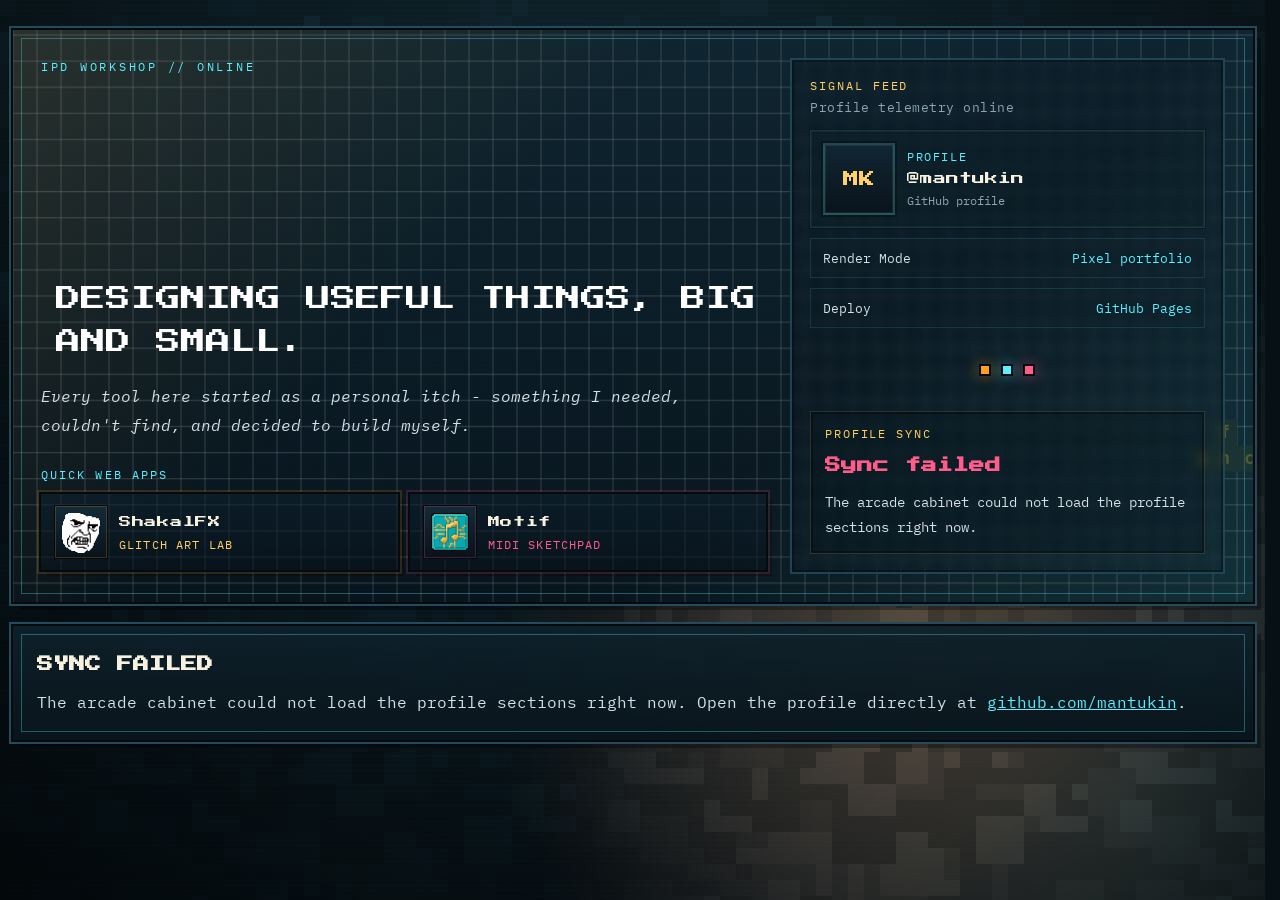
==== index.html @ 54630045 "Use profile repo as the single stats source" ====
<!doctype html>
<html lang="en">
  <head>
    <meta charset="UTF-8" />
    <meta http-equiv="Cache-Control" content="no-cache, no-store, must-revalidate" />
    <meta http-equiv="Pragma" content="no-cache" />
    <meta http-equiv="Expires" content="0" />
    <meta name="viewport" content="width=device-width, initial-scale=1.0" />
    <title>IPD Workshop</title>
    <meta
      name="description"
      content="Pixel arcade portfolio site for mantukin with featured projects, stack highlights, and GitHub stats."
    />
    <link rel="icon" href="favicon.svg" type="image/svg+xml" />
    <link rel="preconnect" href="https://fonts.googleapis.com" />
    <link rel="preconnect" href="https://fonts.gstatic.com" crossorigin />
    <link
      href="https://fonts.googleapis.com/css2?family=IBM+Plex+Mono:wght@400;500;700&family=Press+Start+2P&display=swap"
      rel="stylesheet"
    />
    <style>
      :root {
        color-scheme: dark;
      }

      @keyframes loader-pulse {
        0%, 100% {
          opacity: 0.35;
          transform: scaleY(0.55);
        }

        50% {
          opacity: 1;
          transform: scaleY(1);
        }
      }

      html {
        background: #061015;
        overflow-y: scroll;
        scrollbar-gutter: stable;
      }

      body {
        margin: 0;
        min-height: 100vh;
        background-color: #061015;
        color: #f7f1df;
        background-image:
          radial-gradient(circle at 50% 50%, rgba(255, 159, 28, 0.25) 0%, transparent 40%),
          radial-gradient(circle at 50% 50%, rgba(89, 240, 255, 0.25) 0%, transparent 40%),
          radial-gradient(circle at 50% 50%, rgba(236, 72, 153, 0.2) 0%, transparent 40%),
          linear-gradient(180deg, #112933 0%, #0a1b22 45%, #061015 100%);
        background-size: 150vw 150vh, 180vw 180vh, 160vw 160vh, 100% 100%;
        background-attachment: fixed;
      }

      main {
        transition: opacity 0.42s ease;
      }

      body[data-booting="true"] main {
        opacity: 0;
        visibility: hidden;
      }

      body:not([data-booting="true"])[data-app-ready="false"] main {
        opacity: 0;
        pointer-events: none;
      }

      .page-loader {
        position: fixed;
        inset: 0;
        z-index: 999;
        background:
          radial-gradient(circle at 50% 50%, rgba(255, 159, 28, 0.16) 0%, transparent 34%),
          radial-gradient(circle at 50% 50%, rgba(89, 240, 255, 0.14) 0%, transparent 40%),
          linear-gradient(180deg, rgba(10, 27, 34, 0.96), rgba(6, 16, 21, 0.985));
        transition:
          opacity 0.42s ease,
          visibility 0.42s step-end;
      }

      .page-loader,
      .page-loader *,
      .page-loader *::before,
      .page-loader *::after {
        box-sizing: border-box;
      }

      .page-loader-panel {
        position: fixed;
        left: 50%;
        top: 50%;
        width: 460px;
        height: 258px;
        padding: 22px 20px 20px;
        transform: translate(-50%, -50%);
        background: linear-gradient(180deg, rgba(13, 31, 42, 0.96), rgba(7, 17, 24, 0.98));
        box-shadow:
          0 0 0 2px #06090d,
          0 0 0 4px rgba(36, 74, 91, 0.92),
          10px 10px 0 0 rgba(0, 0, 0, 0.28);
        display: flex;
        flex-direction: column;
      }

      .page-loader-panel::before {
        content: "";
        position: absolute;
      }

      .page-loader-panel::before {
        inset: 8px;
        border: 1px solid rgba(89, 240, 255, 0.22);
        pointer-events: none;
      }

      .page-loader-kicker {
        margin: 0;
        color: #59f0ff;
        min-height: 1.2em;
        font-family: Consolas, "Lucida Console", "Courier New", monospace;
        font-size: 0.74rem;
        font-weight: 700;
        letter-spacing: 0.18em;
        text-transform: uppercase;
      }

      .page-loader-title {
        display: block;
        margin-top: 16px;
        color: #ffd166;
        min-height: 2.1em;
        font-family: Consolas, "Lucida Console", "Courier New", monospace;
        font-size: 1.08rem;
        font-weight: 700;
        letter-spacing: 0.14em;
        line-height: 1.95;
        text-transform: uppercase;
      }

      .page-loader-copy {
        margin: 14px 0 0;
        color: #d6e0e7;
        font-family: Consolas, "Lucida Console", "Courier New", monospace;
        font-size: 0.92rem;
        line-height: 1.75;
        min-height: 4.2em;
      }

      .page-loader-bars {
        display: flex;
        align-items: flex-end;
        gap: 10px;
        margin-top: auto;
        min-height: 48px;
      }

      .page-loader-bars span {
        width: 16px;
        height: 34px;
        transform-origin: 50% 100%;
        animation: loader-pulse 0.95s steps(3, end) infinite;
      }

      .page-loader-bars span:nth-child(1) {
        background: #ff9f1c;
      }

      .page-loader-bars span:nth-child(2) {
        height: 48px;
        background: #59f0ff;
        animation-delay: 0.14s;
      }

      .page-loader-bars span:nth-child(3) {
        height: 28px;
        background: #ff5c8a;
        animation-delay: 0.28s;
      }

      body[data-app-ready="true"] .page-loader {
        opacity: 0;
        visibility: hidden;
        pointer-events: none;
      }

      @media (max-width: 560px) {
        .page-loader-panel {
          width: calc(100vw - 28px);
          height: 236px;
          padding: 18px 16px 16px;
        }

        .page-loader-kicker {
          font-size: 0.68rem;
          letter-spacing: 0.14em;
        }

        .page-loader-title {
          margin-top: 12px;
          min-height: 1.9em;
          font-size: 0.94rem;
          letter-spacing: 0.1em;
          line-height: 1.7;
        }

        .page-loader-copy {
          margin-top: 12px;
          min-height: 3.6em;
          font-size: 0.82rem;
          line-height: 1.6;
        }

        .page-loader-bars {
          min-height: 40px;
        }

        .page-loader-bars span {
          width: 14px;
          height: 30px;
        }

        .page-loader-bars span:nth-child(2) {
          height: 40px;
        }

        .page-loader-bars span:nth-child(3) {
          height: 24px;
        }
      }
    </style>
    <script>
      (function () {
        const owner = "mantukin";
        const repo = "mantukin.github.io";
        const versionParam = "v";
        const versionStorageKey = "mantukin.github.io.asset-version";
        let bootResolved = false;
        let cssReady = false;
        let versionCheckDone = false;
        let stylesheetMounted = false;
        let assetVersionResolved = false;
        let resolveAssetVersionReady;
        let appReadyResolved = false;
        let appShellReady = false;
        window.__ASSET_VERSION_READY__ = new Promise((resolve) => {
          resolveAssetVersionReady = resolve;
        });

        function finishBoot(force = false) {
          if (bootResolved || (!force && (!cssReady || !versionCheckDone))) {
            return;
          }

          bootResolved = true;

          const reveal = () => {
            const body = document.body;
            if (!body) {
              document.addEventListener("DOMContentLoaded", reveal, { once: true });
              return;
            }

            body.removeAttribute("data-booting");
          };

          reveal();
          markAppReady();
        }

        function markAppReady(force = false) {
          if (appReadyResolved) {
            return;
          }

          if (!force && (appShellReady === false || bootResolved === false || versionCheckDone === false || cssReady === false)) {
            return;
          }

          appReadyResolved = true;

          const applyReadyState = () => {
            const body = document.body;
            if (!body) {
              document.addEventListener("DOMContentLoaded", applyReadyState, { once: true });
              return;
            }

            finishBoot(true);

            const fontsReady =
              document.fonts && typeof document.fonts.ready?.then === "function"
                ? Promise.race([
                    document.fonts.ready.catch(() => {}),
                    new Promise((resolve) => window.setTimeout(resolve, 1400)),
                  ])
                : Promise.resolve();

            fontsReady.finally(() => {
              window.requestAnimationFrame(() => {
                window.requestAnimationFrame(() => {
                  body.setAttribute("data-app-ready", "true");
                });
              });
            });
          };

          applyReadyState();
        }

        function readStoredVersion() {
          try {
            return window.localStorage.getItem(versionStorageKey) || "";
          } catch {
            return "";
          }
        }

        function storeVersion(version) {
          if (!version) {
            return;
          }

          try {
            window.localStorage.setItem(versionStorageKey, version);
          } catch {
            // Ignore storage failures and keep using the in-memory version.
          }
        }

        function mountStylesheet() {
          if (stylesheetMounted) {
            return;
          }

          stylesheetMounted = true;

          const stylesheet = document.createElement("link");
          stylesheet.rel = "stylesheet";
          stylesheet.href = window.__versionedAsset("css/style.css");
          stylesheet.addEventListener("load", () => {
            cssReady = true;
            finishBoot();
          }, { once: true });
          stylesheet.addEventListener("error", () => {
            cssReady = true;
            finishBoot();
          }, { once: true });
          document.head.appendChild(stylesheet);
        }

        function resolveAssetVersion(version) {
          if (assetVersionResolved) {
            return;
          }

          assetVersionResolved = true;
          window.__ASSET_VERSION__ = version || window.__ASSET_VERSION__ || String(Date.now());
          versionCheckDone = true;
          mountStylesheet();

          if (resolveAssetVersionReady) {
            resolveAssetVersionReady(window.__ASSET_VERSION__);
            resolveAssetVersionReady = null;
          }

          finishBoot();
        }

        window.__ASSET_VERSION__ = readStoredVersion();
        window.__versionedAsset = function (path) {
          if (window.location.protocol === "file:") {
            return path;
          }

          const separator = path.includes("?") ? "&" : "?";
          const assetVersion = window.__ASSET_VERSION__ || "bootstrap";
          return path + separator + versionParam + "=" + encodeURIComponent(assetVersion);
        };

        window.setTimeout(() => finishBoot(true), 3200);

        const fallbackVersion = window.__ASSET_VERSION__ || String(Date.now());
        const fallbackDelay = window.__ASSET_VERSION__ ? 450 : 1200;
        const fallbackTimer = window.setTimeout(() => {
          resolveAssetVersion(fallbackVersion);
        }, fallbackDelay);
        window.addEventListener("app-shell-ready", () => {
          appShellReady = true;
          markAppReady();
        }, { once: true });
        window.setTimeout(() => {
          markAppReady(true);
        }, 9000);

        fetch("https://api.github.com/repos/" + owner + "/" + repo + "/commits?per_page=1", {
          cache: "no-store",
          headers: {
            Accept: "application/vnd.github+json",
          },
        })
          .then((response) => {
            if (!response.ok) {
              throw new Error("Version check failed with status " + response.status);
            }
            return response.json();
          })
          .then((commits) => {
            const latestVersion =
              Array.isArray(commits) && commits[0] && commits[0].sha
                ? commits[0].sha.slice(0, 12)
                : "";

            if (latestVersion) {
              storeVersion(latestVersion);
            }

            window.clearTimeout(fallbackTimer);
            resolveAssetVersion(latestVersion || fallbackVersion);
          })
          .catch(() => {
            window.clearTimeout(fallbackTimer);
            resolveAssetVersion(fallbackVersion);
          });
      })();
    </script>
  </head>
  <body data-booting="true" data-app-ready="false">
    <div class="page-loader" role="status" aria-live="polite">
      <div class="page-loader-panel">
        <p class="page-loader-kicker">IPD Workshop</p>
        <strong class="page-loader-title">Loading Cabinet</strong>
        <p class="page-loader-copy">
          Booting interface, syncing profile feed, and preparing the workshop display.
        </p>
        <div class="page-loader-bars" aria-hidden="true">
          <span></span>
          <span></span>
          <span></span>
        </div>
      </div>
    </div>
    <main class="page-shell">
      <section class="hero-shell pixel-frame">
        <canvas id="tetris-canvas"></canvas>
        <div class="hero-copy">
          <p class="eyebrow">IPD Workshop // online</p>
          <div
            class="hero-logo"
            aria-label="IPD Workshop logo"
            role="img"
          ></div>
          <p class="hero-subtitle">Designing useful things, big and small.</p>
          <p id="hero-description" class="hero-description">
            Loading workshop note...
          </p>
          <div class="hero-launchpad" aria-label="Quick web apps">
            <p class="hero-launchpad-label">Quick Web Apps</p>
            <div class="hero-launchpad-grid">
              <a
                class="app-shortcut shakalfx"
                href="https://mantukin.github.io/shakalfx/"
                target="_blank"
                rel="noreferrer"
                aria-label="Open ShakalFX"
              >
                <span class="app-shortcut-icon-shell">
                  <img
                    class="app-shortcut-icon"
                    src="assets/app-icons/shakalfx.svg"
                    alt=""
                    loading="lazy"
                    decoding="async"
                  />
                </span>
                <span class="app-shortcut-copy">
                  <span class="app-shortcut-title">ShakalFX</span>
                  <span class="app-shortcut-meta">Glitch Art Lab</span>
                </span>
              </a>
              <a
                class="app-shortcut motif"
                href="https://mantukin.github.io/motif/"
                target="_blank"
                rel="noreferrer"
                aria-label="Open Motif"
              >
                <span class="app-shortcut-icon-shell">
                  <img
                    class="app-shortcut-icon"
                    src="assets/app-icons/motif.png"
                    alt=""
                    loading="lazy"
                    decoding="async"
                  />
                </span>
                <span class="app-shortcut-copy">
                  <span class="app-shortcut-title">Motif</span>
                  <span class="app-shortcut-meta">Midi Sketchpad</span>
                </span>
              </a>
            </div>
          </div>
        </div>

        <aside class="hero-console pixel-inset">
          <div class="console-head">
            <div class="console-heading">
              <p class="console-title">Signal Feed</p>
              <p class="console-subtitle">Profile telemetry online</p>
            </div>
          </div>
          <div class="console-grid">
            <a
              id="hero-profile-link"
              class="console-profile-row"
              href="https://github.com/mantukin"
              target="_blank"
              rel="noreferrer"
              aria-label="mantukin profile on GitHub"
            >
              <span class="console-avatar-shell">
                <img id="hero-avatar" class="console-avatar" alt="mantukin avatar" hidden />
                <span id="hero-avatar-fallback" class="console-avatar-fallback">MK</span>
              </span>
              <span class="console-profile-copy">
                <span class="console-profile-kicker">Profile</span>
                <span class="console-profile-label">@mantukin</span>
                <span class="console-profile-note">GitHub profile</span>
              </span>
            </a>
            <div class="console-row">
              <span>Render Mode</span>
              <span>Pixel portfolio</span>
            </div>
            <div class="console-row">
              <span>Deploy</span>
              <span>GitHub Pages</span>
            </div>
          </div>
          <div class="console-lights" aria-hidden="true">
            <span class="console-light"></span>
            <span class="console-light cool"></span>
            <span class="console-light hot"></span>
          </div>
          <div id="status-meter" class="status-meter pixel-inset" data-state="loading">
            <p class="status-label">Profile Sync</p>
            <strong id="hero-status" class="status-value">Loading</strong>
            <p id="hero-status-detail" class="status-detail">
              Fetching Featured Projects, Tech Stack, and GitHub Stats.
            </p>
          </div>
        </aside>
      </section>

      <section id="status-panel" class="status-panel pixel-frame">
        <h2 class="panel-heading">Loading profile data...</h2>
        <p class="panel-copy">
          Preparing the workshop cabinet.
        </p>
      </section>

      <div id="content-shell" class="content-shell" hidden>
        <section id="projects" class="section-panel pixel-frame">
          <div class="section-lead">
            <p class="section-kicker">Featured Projects</p>
            <h2 class="section-title2">Builds with character</h2>
            <p class="section-copy">
              Desktop tools, Blender addons, browser
              experiments, and practical utilities.
            </p>
          </div>
          <div id="projects-content" class="projects-content"></div>
        </section>

        <div class="secondary-grid">
          <section class="section-panel pixel-frame">
            <div class="section-lead">
              <p class="section-kicker">Tech Stack</p>
              <h2 class="section-title">Tools in the cabinet</h2>
              <p class="section-copy">
                Core languages, frameworks, and platforms in the current toolkit.
              </p>
            </div>
            <div id="stack-content" class="stack-wall"></div>
          </section>

          <section class="section-panel pixel-frame">
            <div class="section-lead">
              <p class="section-kicker">GitHub Stats</p>
              <h2 class="section-title">Current run</h2>
              <p class="section-copy">
                A live snapshot of activity, streaks, and language balance.
              </p>
            </div>
            <div id="stats-content" class="stats-grid"></div>
          </section>
        </div>
      </div>
    </main>

    <script src="https://cdn.jsdelivr.net/npm/marked/marked.min.js"></script>
    <script>
      (function () {
        const scriptPaths = ["js/main.js", "js/bg-pattern.js", "js/tetris.js"];
        const ready = window.__ASSET_VERSION_READY__;

        function appendScripts() {
          for (const path of scriptPaths) {
            const script = document.createElement("script");
            script.src = window.__versionedAsset ? window.__versionedAsset(path) : path;
            script.async = false;
            document.body.appendChild(script);
          }
        }

        if (ready && typeof ready.then === "function") {
          ready.then(appendScripts);
          return;
        }

        appendScripts();
      })();
    </script>
  </body>
</html>
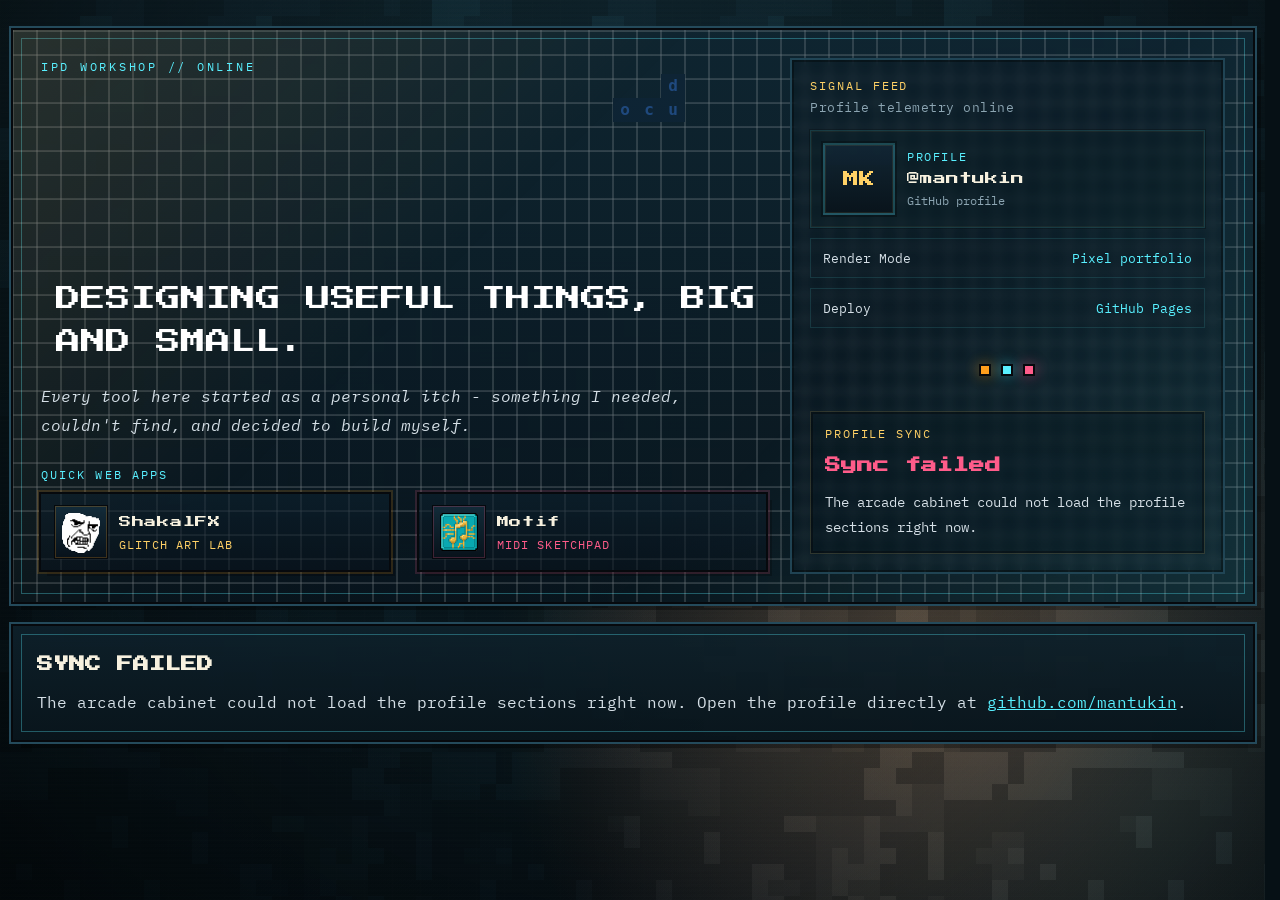
==== commit 2cf72586: "Fix Firefox Tetris resize glitches and refresh hero copy" ====
--- a/index.html
+++ b/index.html
@@ -570,7 +570,7 @@
             <h2 class="section-title2">Builds with character</h2>
             <p class="section-copy">
               Desktop tools, Blender addons, browser
-              experiments, and practical utilities.
+              experiments, web apps, and practical utilities.
             </p>
           </div>
           <div id="projects-content" class="projects-content"></div>
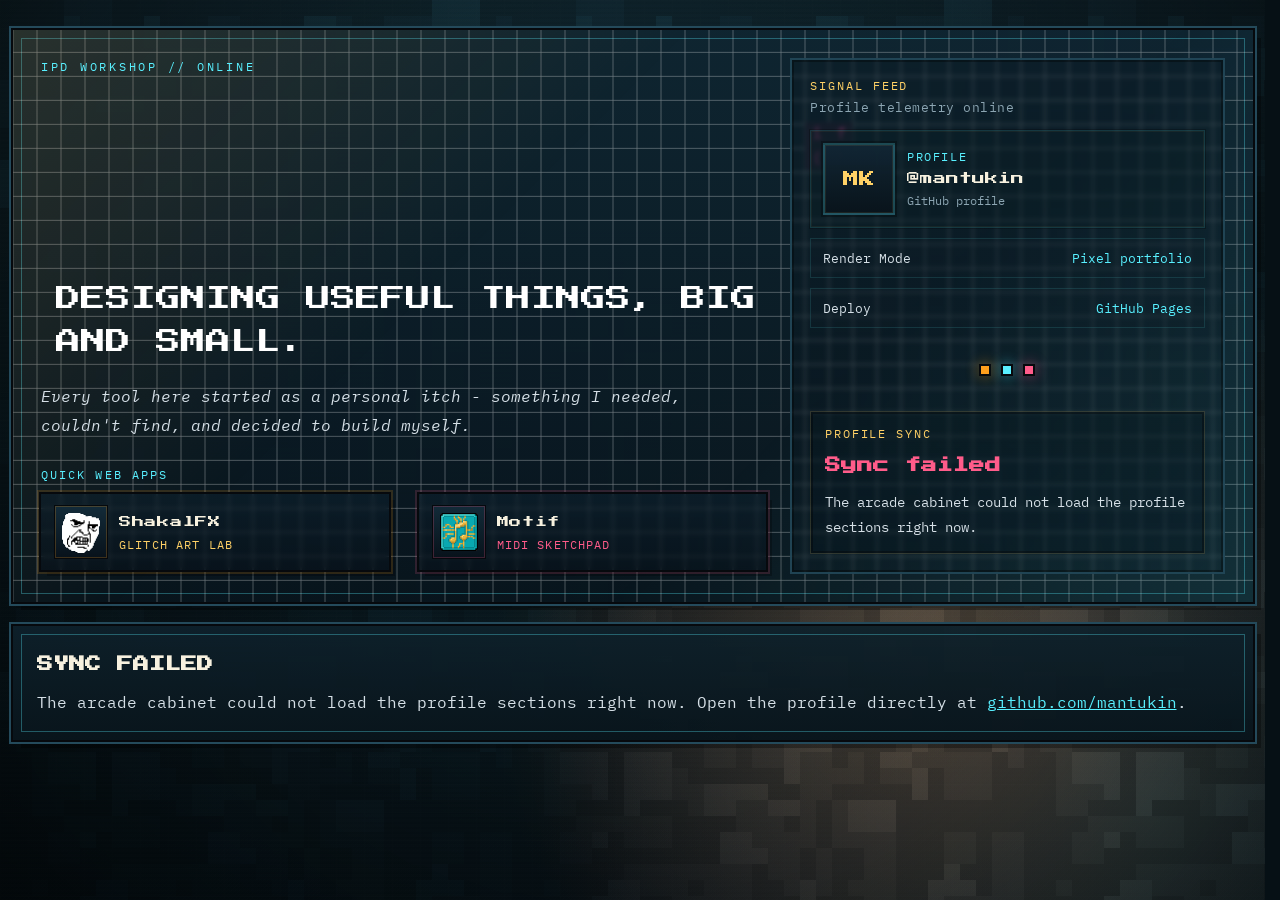
==== commit 0ab7acc7: "Improve mobile stack layout and loader readability" ====
--- a/index.html
+++ b/index.html
@@ -189,46 +189,49 @@
 
       @media (max-width: 560px) {
         .page-loader-panel {
-          width: calc(100vw - 28px);
-          height: 236px;
-          padding: 18px 16px 16px;
+          width: calc(100vw - 20px);
+          min-height: 272px;
+          height: auto;
+          padding: 22px 20px 18px;
         }
 
         .page-loader-kicker {
-          font-size: 0.68rem;
-          letter-spacing: 0.14em;
+          font-size: 0.8rem;
+          letter-spacing: 0.16em;
         }
 
         .page-loader-title {
-          margin-top: 12px;
-          min-height: 1.9em;
-          font-size: 0.94rem;
-          letter-spacing: 0.1em;
-          line-height: 1.7;
+          margin-top: 14px;
+          min-height: 2em;
+          font-size: 1.18rem;
+          letter-spacing: 0.12em;
+          line-height: 1.85;
         }
 
         .page-loader-copy {
-          margin-top: 12px;
-          min-height: 3.6em;
-          font-size: 0.82rem;
-          line-height: 1.6;
+          margin-top: 16px;
+          min-height: 4.6em;
+          font-size: 1rem;
+          line-height: 1.8;
         }
 
         .page-loader-bars {
-          min-height: 40px;
+          gap: 12px;
+          min-height: 52px;
+          margin-top: 18px;
         }
 
         .page-loader-bars span {
-          width: 14px;
-          height: 30px;
+          width: 18px;
+          height: 36px;
         }
 
         .page-loader-bars span:nth-child(2) {
-          height: 40px;
+          height: 50px;
         }
 
         .page-loader-bars span:nth-child(3) {
-          height: 24px;
+          height: 28px;
         }
       }
     </style>
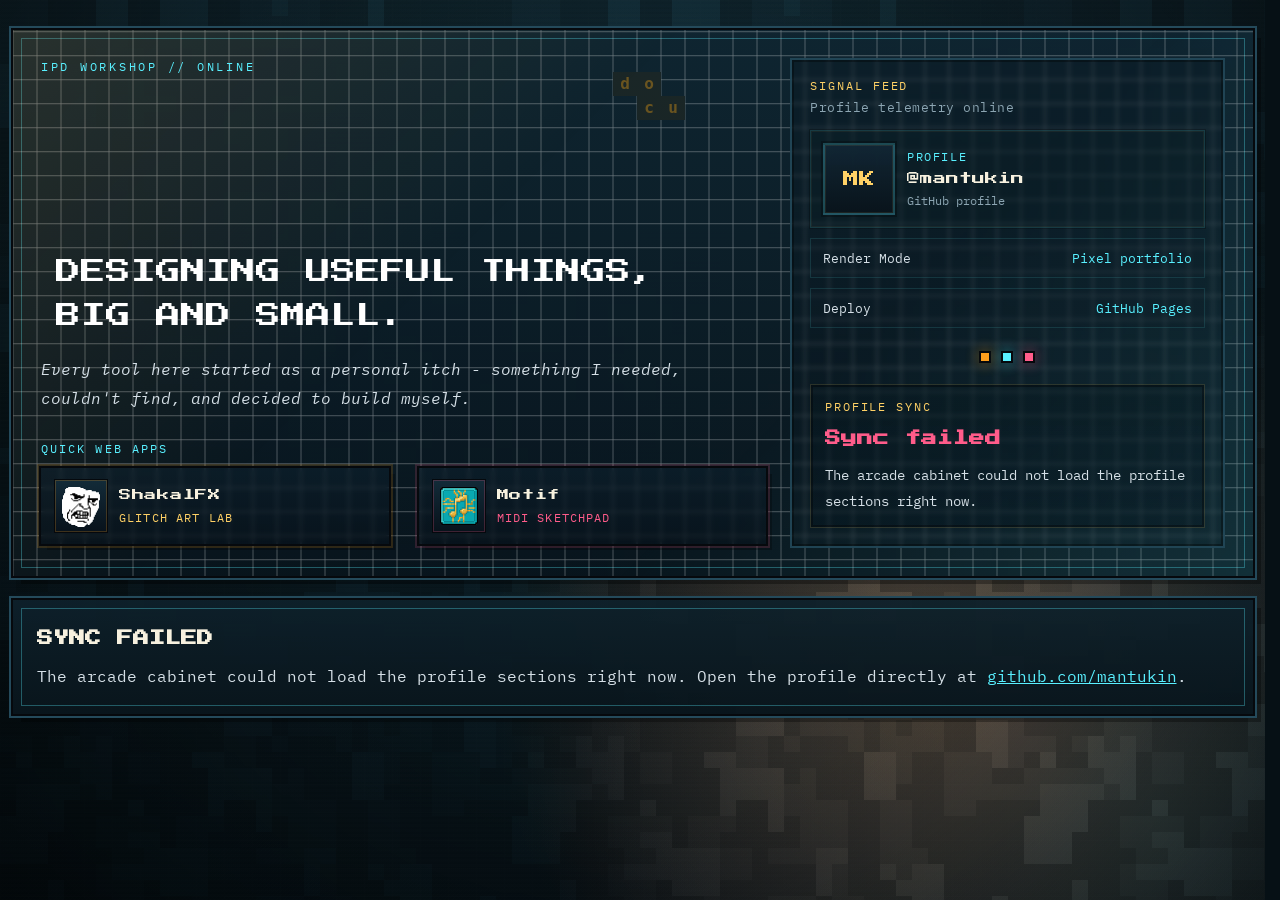
==== commit ee083418: "Refine hero header layout for responsive mobile sizing" ====
--- a/index.html
+++ b/index.html
@@ -456,7 +456,7 @@
             aria-label="IPD Workshop logo"
             role="img"
           ></div>
-          <p class="hero-subtitle">Designing useful things, big and small.</p>
+          <p class="hero-subtitle">Designing useful things,</br>big and small.</p>
           <p id="hero-description" class="hero-description">
             Loading workshop note...
           </p>
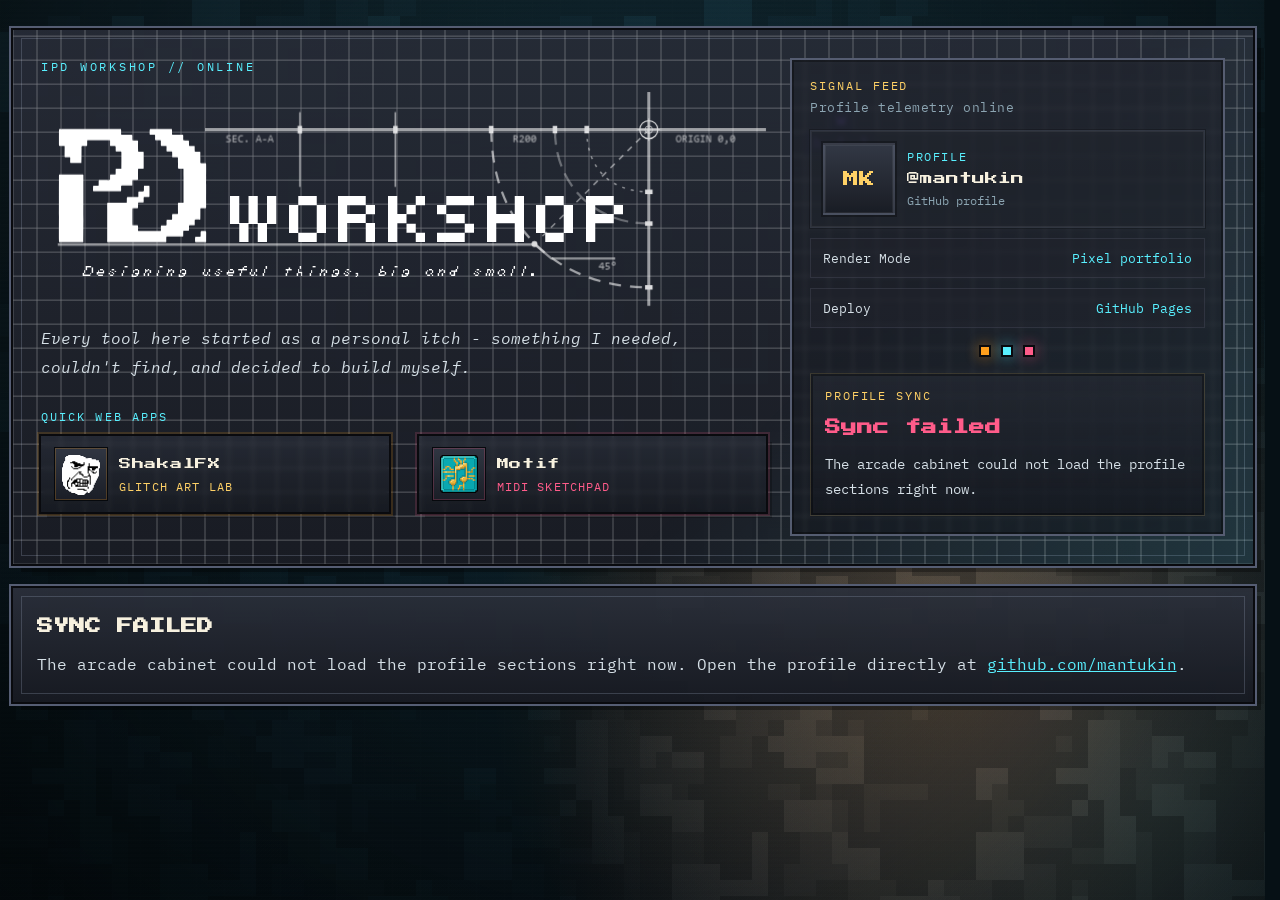
==== commit 6d384f71: "Port animated SVG hero logo and local fonts" ====
--- a/index.html
+++ b/index.html
@@ -1,4 +1,4 @@
-<!doctype html>
+﻿<!doctype html>
 <html lang="en">
   <head>
     <meta charset="UTF-8" />
@@ -76,7 +76,7 @@
         background:
           radial-gradient(circle at 50% 50%, rgba(255, 159, 28, 0.16) 0%, transparent 34%),
           radial-gradient(circle at 50% 50%, rgba(89, 240, 255, 0.14) 0%, transparent 40%),
-          linear-gradient(180deg, rgba(10, 27, 34, 0.96), rgba(6, 16, 21, 0.985));
+          linear-gradient(180deg, rgba(34, 39, 49, 0.96), rgba(17, 20, 28, 0.985));
         transition:
           opacity 0.42s ease,
           visibility 0.42s step-end;
@@ -97,10 +97,10 @@
         height: 258px;
         padding: 22px 20px 20px;
         transform: translate(-50%, -50%);
-        background: linear-gradient(180deg, rgba(13, 31, 42, 0.96), rgba(7, 17, 24, 0.98));
+        background: linear-gradient(180deg, rgba(43, 48, 58, 0.96), rgba(23, 26, 34, 0.98));
         box-shadow:
-          0 0 0 2px #06090d,
-          0 0 0 4px rgba(36, 74, 91, 0.92),
+          0 0 0 2px #090a0e,
+          0 0 0 4px rgba(90, 98, 118, 0.92),
           10px 10px 0 0 rgba(0, 0, 0, 0.28);
         display: flex;
         flex-direction: column;
@@ -113,7 +113,7 @@
 
       .page-loader-panel::before {
         inset: 8px;
-        border: 1px solid rgba(89, 240, 255, 0.22);
+        border: 1px solid rgba(164, 172, 197, 0.24);
         pointer-events: none;
       }
 
@@ -185,6 +185,25 @@
         opacity: 0;
         visibility: hidden;
         pointer-events: none;
+      }
+
+      body:not([data-hero-logo-ready="true"]) .hero-logo-composition-svg .logo-piece,
+      body:not([data-hero-logo-ready="true"]) .hero-logo-composition-svg .workshop-letter,
+      body:not([data-hero-logo-ready="true"]) .hero-logo-composition-svg .mask-draw-path,
+      body:not([data-hero-logo-ready="true"]) .hero-logo-composition-svg .dash-arc-1,
+      body:not([data-hero-logo-ready="true"]) .hero-logo-composition-svg .dash-arc-2,
+      body:not([data-hero-logo-ready="true"]) .hero-logo-composition-svg .dash-arc-3,
+      body:not([data-hero-logo-ready="true"]) .hero-logo-composition-svg .dash-line,
+      body:not([data-hero-logo-ready="true"]) .hero-logo-composition-svg .draw-outer,
+      body:not([data-hero-logo-ready="true"]) .hero-logo-composition-svg .draw-inner,
+      body:not([data-hero-logo-ready="true"]) .hero-logo-composition-svg .draw-cross,
+      body:not([data-hero-logo-ready="true"]) .hero-logo-composition-svg .eng-node,
+      body:not([data-hero-logo-ready="true"]) .hero-logo-composition-svg .coord-val-1,
+      body:not([data-hero-logo-ready="true"]) .hero-logo-composition-svg .coord-val-2,
+      body:not([data-hero-logo-ready="true"]) .hero-logo-composition-svg .coord-deg-1,
+      body:not([data-hero-logo-ready="true"]) .hero-logo-composition-svg .coord-deg-2,
+      body:not([data-hero-logo-ready="true"]) .hero-logo-composition-svg .eng-bar {
+        animation-play-state: paused !important;
       }
 
       @media (max-width: 560px) {
@@ -306,6 +325,7 @@
               window.requestAnimationFrame(() => {
                 window.requestAnimationFrame(() => {
                   body.setAttribute("data-app-ready", "true");
+                  window.dispatchEvent(new Event("app-ready"));
                 });
               });
             });
@@ -431,7 +451,7 @@
       })();
     </script>
   </head>
-  <body data-booting="true" data-app-ready="false">
+  <body data-booting="true" data-app-ready="false" data-hero-logo-ready="false">
     <div class="page-loader" role="status" aria-live="polite">
       <div class="page-loader-panel">
         <p class="page-loader-kicker">IPD Workshop</p>
@@ -451,12 +471,302 @@
         <canvas id="tetris-canvas"></canvas>
         <div class="hero-copy">
           <p class="eyebrow">IPD Workshop // online</p>
-          <div
-            class="hero-logo"
-            aria-label="IPD Workshop logo"
-            role="img"
-          ></div>
-          <p class="hero-subtitle">Designing useful things,</br>big and small.</p>
+          <div class="hero-logo-composition" aria-hidden="true">
+            <svg class="hero-logo-composition-svg" width="100%" height="100%" viewBox="0 0 16225 4905" version="1.1" xmlns="http://www.w3.org/2000/svg" xmlns:xlink="http://www.w3.org/1999/xlink" xml:space="preserve" xmlns:serif="http://www.serif.com/" preserveAspectRatio="xMinYMin meet" focusable="false" style="fill-rule:evenodd;clip-rule:evenodd;">
+              <style>
+                .interactive-zone {
+                  cursor: pointer;
+                }
+
+                .logo-piece {
+                  fill: transparent;
+                  stroke: white;
+                  stroke-width: 1.5px;
+                  stroke-dasharray: 2500;
+                  stroke-dashoffset: 2500;
+                  animation: drawLogo 3.5s cubic-bezier(0.25, 1, 0.5, 1) forwards;
+                  pointer-events: none;
+                }
+
+                .p1 { animation-delay: 0.1s; }
+                .p2 { animation-delay: 0.3s; }
+                .p3 { animation-delay: 0.5s; }
+                .p4 { animation-delay: 0.7s; }
+
+                @keyframes drawLogo {
+                  0% { stroke-dashoffset: 2500; fill: transparent; stroke-opacity: 1; }
+                  60% { stroke-dashoffset: 0; fill: transparent; stroke-opacity: 1; }
+                  100% { stroke-dashoffset: 0; fill: white; stroke-opacity: 0; }
+                }
+
+                .workshop-letter {
+                  fill: transparent;
+                  stroke: white;
+                  stroke-width: 1px;
+                  stroke-dasharray: 1000;
+                  stroke-dashoffset: 1000;
+                  animation: drawText 3s cubic-bezier(0.25, 1, 0.5, 1) forwards;
+                  pointer-events: none;
+                }
+
+                .fade-out {
+                  opacity: 0 !important;
+                  transition: opacity 0.4s ease-out !important;
+                }
+
+                .l1 { animation-delay: 0.2s; }
+                .l2 { animation-delay: 0.3s; }
+                .l3 { animation-delay: 0.4s; }
+                .l4 { animation-delay: 0.5s; }
+                .l5 { animation-delay: 0.6s; }
+                .l6 { animation-delay: 0.7s; }
+                .l7 { animation-delay: 0.8s; }
+                .l8 { animation-delay: 0.9s; }
+
+                @keyframes drawText {
+                  0% { stroke-dashoffset: 1000; fill: transparent; stroke-opacity: 1; }
+                  60% { stroke-dashoffset: 0; fill: transparent; stroke-opacity: 1; }
+                  100% { stroke-dashoffset: 0; fill: white; stroke-opacity: 0; }
+                }
+
+                .mask-draw-path {
+                  stroke-dasharray: 600;
+                  stroke-dashoffset: 600;
+                  animation: revealMask 2.5s cubic-bezier(0.34, 1.56, 0.64, 1) forwards;
+                }
+
+                .m1 { animation-delay: 0.5s; }
+                .m2 { animation-delay: 0.8s; }
+                .m3 { animation-delay: 1.1s; }
+                .m4 { animation-delay: 1.4s; }
+
+                @keyframes revealMask {
+                  0% { stroke-dashoffset: 600; }
+                  100% { stroke-dashoffset: 0; }
+                }
+
+                .dash-arc-1 { animation: dash1 28s linear infinite; }
+                .dash-arc-2 { animation: dash2 30s linear infinite; }
+                .dash-arc-3 { animation: dash3 24s linear infinite; }
+                .dash-line { animation: dash4 16s linear infinite; }
+
+                @keyframes dash1 { to { stroke-dashoffset: 280; } }
+                @keyframes dash2 { to { stroke-dashoffset: -300; } }
+                @keyframes dash3 { to { stroke-dashoffset: 240; } }
+                @keyframes dash4 { to { stroke-dashoffset: 320; } }
+
+                .draw-outer {
+                  stroke-dasharray: 76;
+                  animation: drawOuter 3.5s cubic-bezier(0.4, 0, 0.2, 1) infinite alternate;
+                }
+
+                .draw-inner {
+                  stroke-dasharray: 32;
+                  animation: drawInner 3.5s cubic-bezier(0.4, 0, 0.2, 1) infinite alternate;
+                  animation-delay: 0.3s;
+                }
+
+                .draw-cross {
+                  stroke-dasharray: 65;
+                  animation: drawCross 3.5s cubic-bezier(0.4, 0, 0.2, 1) infinite alternate;
+                  animation-delay: 0.6s;
+                }
+
+                @keyframes drawOuter { 0%, 15% { stroke-dashoffset: 76; } 85%, 100% { stroke-dashoffset: 0; } }
+                @keyframes drawInner { 0%, 15% { stroke-dashoffset: 32; } 85%, 100% { stroke-dashoffset: 0; } }
+                @keyframes drawCross { 0%, 15% { stroke-dashoffset: 65; } 85%, 100% { stroke-dashoffset: 0; } }
+
+                .eng-node {
+                  animation: blinkNode 2.5s ease-in-out infinite alternate;
+                  transform-box: fill-box;
+                  transform-origin: center;
+                }
+
+                .eng-node:nth-child(even) { animation-delay: 1.2s; }
+
+                @keyframes blinkNode {
+                  0% { opacity: 0.4; }
+                  100% { opacity: 1; }
+                }
+
+                .coord-val-1 { animation: coordToggle1 6s steps(1) infinite; }
+                .coord-val-2 { opacity: 0; animation: coordToggle2 6s steps(1) infinite; }
+                .coord-deg-1 { animation: coordToggle1 8s steps(1) infinite; animation-delay: 2s; }
+                .coord-deg-2 { opacity: 0; animation: coordToggle2 8s steps(1) infinite; animation-delay: 2s; }
+
+                @keyframes coordToggle1 { 0%, 85%, 100% { opacity: 1; } 86%, 99% { opacity: 0; } }
+                @keyframes coordToggle2 { 0%, 85%, 100% { opacity: 0; } 86%, 99% { opacity: 1; } }
+
+                .eng-bar { animation: pulseBar 5s ease-in-out infinite alternate; }
+
+                @keyframes pulseBar {
+                  0% { fill-opacity: 0.3; }
+                  100% { fill-opacity: 0.7; }
+                }
+
+                .eng-label {
+                  font-family: 'Consolas-Bold', 'IPD Consolas Bold', 'Consolas', 'IPD Consolas', monospace;
+                }
+              </style>
+
+        <defs>
+            <mask id="dash-mask">
+                <g fill="none" stroke="white" stroke-width="12" stroke-linecap="round" stroke-linejoin="round">
+                    <path class="m1 mask-draw-path" d="M670.583,70C670.583,194.687 755.313,279.658 880,279.658" />
+                    <g transform="matrix(1,0,0,1,0,12.072519)">
+                        <path class="m2 mask-draw-path" d="M755.211,57.927C755.211,130.625 807.303,182.716 880,182.716" />
+                    </g>
+                    <path class="m3 mask-draw-path" d="M797.445,70C797.445,121.198 828.802,152.555 880,152.555" />
+                    <path class="m4 mask-draw-path" d="M880,70L738.5,211.5" />
+                </g>
+            </mask>
+        </defs>
+
+        <g transform="matrix(4.166667,0,0,4.166667,0,0)">
+            <g transform="matrix(4.166667,0,0,4.166667,0,0)">
+                
+                <g transform="matrix(0.993993,0,0,0.993993,401.881043,129.276)">
+                    <g transform="matrix(1,0,0,1,-500,-150)">
+                        <g id="engineering-addon" opacity="0.85">
+                            <g>
+                                <g transform="matrix(1.050561,0,0,1,-14.662572,0)">
+                                    <path class="eng-bar" d="M290,72L290,68L1000,68.003L1000,71.997L290,72Z" style="fill:white;fill-opacity:0.67;"/>
+                                </g>
+                                <path class="eng-bar" d="M878.003,20L881.997,20L882,304.145L878,304.145L878.003,20Z" style="fill:white;fill-opacity:0.67;"/>
+                                <g transform="matrix(0.517099,0,0,0.349946,87.887936,39.560615)">
+                                    <path class="eng-bar" d="M878.003,20L881.997,20L882,304.145L878,304.145L878.003,20Z" style="fill:white;fill-opacity:0.67;"/>
+                                </g>
+                                <g transform="matrix(0.517099,0,0,0.349946,-39.11496,39.560615)">
+                                    <path class="eng-bar" d="M878.003,20L881.997,20L882,304.145L878,304.145L878.003,20Z" style="fill:white;fill-opacity:0.67;"/>
+                                </g>
+
+                                <g transform="matrix(1,0,0,1,880,70)">
+                                    <circle class="draw-outer" cx="0" cy="0" r="12" style="fill:none;stroke:white;stroke-width:1.5px;"/>
+                                    <circle class="draw-inner" cx="0" cy="0" r="5" style="fill:none;stroke:white;stroke-width:1px;"/>
+                                    <path class="draw-cross" d="M-15,0L15,0M0,-15L0,15" style="fill:none;stroke:white;stroke-width:1px;"/>
+                                </g>
+
+                                <g mask="url(#dash-mask)">
+                                    <path class="animated-dash dash-arc-1" d="M670.583,70C670.583,194.687 755.313,279.658 880,279.658" style="fill:none;stroke:white;stroke-opacity:0.7;stroke-width:3px;stroke-dasharray:16,12;"/>
+                                    <g transform="matrix(1,0,0,1,0,12.072519)">
+                                        <path class="animated-dash dash-arc-2" d="M755.211,57.927C755.211,130.625 807.303,182.716 880,182.716" style="fill:none;stroke:white;stroke-opacity:0.4;stroke-width:3px;stroke-dasharray:20,10;"/>
+                                    </g>
+                                    <path class="animated-dash dash-arc-3" d="M797.445,70C797.445,121.198 828.802,152.555 880,152.555" style="fill:none;stroke:white;stroke-opacity:0.6;stroke-width:2px;stroke-dasharray:4,8;"/>
+                                    <path class="animated-dash dash-line" d="M880,70L738.5,211.5" style="fill:none;stroke:white;stroke-opacity:0.6;stroke-width:2px;stroke-dasharray:8,8;"/>
+                                </g>
+                                
+                                <g transform="matrix(1,0,0,1,-9.658015,0)">
+                                    <path class="eng-node" d="M677.002,65L682.998,65L683,75L677,75L677.002,65Z" style="fill:white;"/>
+                                </g>
+                                <g transform="matrix(1,0,0,1,-136.986315,0)">
+                                    <path class="eng-node" d="M677.002,65L682.998,65L683,75L677,75L677.002,65Z" style="fill:white;"/>
+                                </g>
+                                <g transform="matrix(1,0,0,1,-264.101183,0)">
+                                    <path class="eng-node" d="M677.002,65L682.998,65L683,75L677,75L677.002,65Z" style="fill:white;"/>
+                                </g>
+                                <g transform="matrix(1,0,0,1,15.211374,0)">
+                                    <path class="eng-node" d="M737,65L743,65L742.992,75L737.008,75L737,65Z" style="fill:white;"/>
+                                </g>
+                                <g transform="matrix(1,0,0,1,57.482463,0)">
+                                    <path class="eng-node" d="M737,65L743,65L742.992,75L737.008,75L737,65Z" style="fill:white;"/>
+                                </g>
+                                <g transform="matrix(0,-1,1,0,810,934.788626)">
+                                    <path class="eng-node" d="M737,65L743,65L742.992,75L737.008,75L737,65Z" style="fill:white;"/>
+                                </g>
+                                <g transform="matrix(0,-1,1,0,810,1019.658015)">
+                                    <path class="eng-node" d="M737,65L743,65L742.992,75L737.008,75L737,65Z" style="fill:white;"/>
+                                </g>
+                                <g transform="matrix(0,-1,1,0,810,892.555419)">
+                                    <path class="eng-node" d="M737,65L743,65L742.992,75L737.008,75L737,65Z" style="fill:white;"/>
+                                </g>
+                                
+                                <g transform="matrix(1,0,0,1,-9.658015,9.416565)">
+                                    <path d="M738.017,213.19L760,231.932L845.034,231.932" style="fill:none;stroke:white;stroke-opacity:0.6;stroke-width:3px;"/>
+                                </g>
+                                <g transform="matrix(0.24145,0,0,0.24145,95.690268,1.109617)">
+                                    <path d="M0,916.981L2618.285,916.981" style="fill:none;stroke:white;stroke-opacity:0.64;stroke-width:14px;stroke-linecap:square;stroke-miterlimit:1.5;"/>
+                                </g>
+                                <g transform="matrix(1,0,0,1,-10.623816,10.623816)">
+                                    <circle class="eng-node" cx="738.5" cy="211.5" r="2.5" style="fill:white;stroke:white;stroke-width:3px;"/>
+                                </g>
+                            </g>
+
+                            <g transform="matrix(1,0,0,1,14,22)">
+                                <g transform="matrix(1,0,0,1,3.138855,0)">
+                                    <g opacity="0.8">
+                                        <g transform="matrix(1,0,0,1,678.136794,65)">
+                                            <g transform="matrix(1,0,0,1,2.897404,0)">
+                                                <text class="eng-label coord-val-1" x="0px" y="0px" style="font-size:14px;fill:white;">R200</text>
+                                                <text class="eng-label coord-val-2" x="0px" y="0px" style="font-size:14px;fill:white;">R199</text>
+                                            </g>
+                                        </g>
+                                        <g transform="matrix(1,0,0,1,899,65)">
+                                            <text class="eng-label" x="0px" y="0px" style="font-size:14px;fill:white;">ORIGIN 0,0</text>
+                                        </g>
+                                        <g transform="matrix(1,0,0,1,809,228)">
+                                            <g transform="matrix(1,0,0,1,-12.555419,5.794809)">
+                                                <text class="eng-label coord-deg-1" x="0px" y="0px" style="font-size:14px;fill:white;">45&#176;</text>
+                                                <text class="eng-label coord-deg-2" x="0px" y="0px" style="font-size:14px;fill:white;">46&#176;</text>
+                                            </g>
+                                        </g>
+                                        <g transform="matrix(1,0,0,1,300,65)">
+                                            <text class="eng-label" x="0px" y="0px" style="font-size:14px;fill:white;">SEC. A-A</text>
+                                        </g>
+                                    </g>
+                                </g>
+                            </g>
+                        </g>
+                    </g>
+                </g>
+
+                <g id="logo-zone" class="interactive-zone" transform="matrix(1,0,0,1,-17,34)">
+                    <rect x="20" y="0" width="220" height="190" fill="transparent" style="pointer-events: all;"/>
+                    <path class="logo-piece p1" d="M129.213,93.89C129.247,92.448 129.162,92.453 129.248,91.009C129.31,89.975 129.626,90.041 130.668,90.033C131.062,90.03 134.706,90.004 135.596,90.031C135.681,90.034 136.358,90.055 136.509,90.579C136.553,90.731 136.557,91.74 136.558,91.841C136.562,92.792 136.604,102.595 136.57,103.732C136.567,103.818 136.547,104.509 136.036,104.66C135.537,104.808 129.946,104.583 129.365,104.8C128.764,105.024 128.921,105.737 128.901,109.047C128.887,111.309 129.149,112.129 127.798,112.137C123.357,112.164 122.019,111.935 121.668,112.336C121.218,112.851 121.76,118.847 121.289,119.327C120.988,119.634 120.929,119.665 115.924,119.565C114.591,119.538 114.019,119.192 113.978,120.523C113.955,121.266 113.976,138.234 113.978,139.775C113.98,141.608 113.799,142.164 115.101,142.177C121.039,142.237 121.142,142.254 121.317,142.59C121.801,143.524 121.16,148.959 121.721,149.545C121.977,149.813 122.791,149.791 122.886,149.788C122.894,149.788 124.061,149.778 125.343,149.78C133.75,149.792 133.74,149.827 142.142,149.837C150.081,149.846 150.081,149.884 150.767,149.806C151.943,149.671 151.642,149.093 151.641,146.739C151.639,143.188 151.551,142.602 152.049,142.399C152.552,142.194 157.958,142.274 158.12,142.27C159.507,142.236 159.146,141.001 159.141,140.182C159.111,135.349 159.131,135.263 159.479,135.044C159.985,134.725 165.094,135.013 165.886,134.801C166.622,134.604 166.484,133.507 166.469,131.986C166.433,128.24 166.371,127.847 166.788,127.584C167.428,127.182 173.031,127.519 173.771,127.245C174.409,127.008 174.241,125.612 174.24,125.434C174.231,113.778 174.211,113.779 174.251,113.157C174.329,111.953 175.212,112.31 180.241,112.296C180.815,112.294 181.499,112.345 181.627,111.531C181.648,111.398 181.636,111.4 181.619,110.274C181.541,105.154 181.555,80.156 181.543,78.73C181.456,68.052 181.674,67.917 181.204,67.5C180.601,66.965 175.245,67.585 174.567,67.159C173.962,66.779 174.278,66.574 174.235,59.883C174.193,53.311 174.307,52.909 174.023,52.568C173.519,51.964 169.371,52.481 167.517,52.266C166.254,52.12 166.592,51.193 166.584,48.823C166.572,45.228 166.669,45.07 166.263,44.796C165.844,44.513 163.324,44.846 160.575,44.734C159.625,44.695 159.268,44.57 159.133,43.886C159.091,43.673 159.182,38.6 159.116,38.141C158.964,37.075 158.061,37.377 155.66,37.393C154.839,37.398 154.848,37.394 154.021,37.4C152.336,37.413 151.602,37.805 151.608,36.121C151.629,30.613 151.656,30.376 151.422,30.097C150.849,29.411 144.761,30.25 144.179,29.573C143.784,29.112 144.069,23.521 143.949,22.969C143.762,22.1 142.594,22.358 141.321,22.366C137.319,22.39 137.026,22.435 136.848,21.772C136.73,21.332 136.746,17.595 136.855,16.049C136.948,14.724 137.777,15.025 139.272,15.024C147.95,15.014 147.942,15.016 148.696,14.998C148.951,14.992 160.796,14.989 160.985,14.994C165.712,15.115 165.851,14.885 166.173,15.333C166.35,15.58 166.352,16.365 166.352,16.457C166.36,21.644 166.219,21.899 166.642,22.287C167.065,22.674 169.583,22.511 172.868,22.528C180.638,22.568 180.68,22.542 180.931,22.752C181.588,23.301 180.767,29.263 181.566,29.852C182.106,30.25 186.471,29.868 188.012,30.072C188.996,30.202 188.798,30.849 188.796,34.484C188.795,36.717 188.554,37.433 190.073,37.455C195.659,37.537 195.816,37.293 196.169,37.795C196.285,37.96 196.383,37.975 196.348,43.089C196.339,44.43 196.116,44.949 197.453,44.979C203.114,45.109 203.496,44.67 203.802,45.585C203.824,45.649 203.782,51.404 203.797,52.1C203.931,58.389 203.602,59.362 204.075,59.809C204.659,60.362 210.3,59.896 211.026,60.188C211.496,60.377 211.421,60.685 211.444,63.572C211.542,76.01 211.411,76.009 211.423,77.091C211.49,83.194 211.378,83.187 211.42,87.743C211.437,89.644 211.528,99.465 211.437,111.506C211.382,118.873 211.742,119.201 210.923,119.516C210.694,119.604 205.69,119.55 205.235,119.545C203.593,119.527 203.811,120.16 203.815,121.749C203.818,122.7 203.841,131.538 203.792,133.638C203.776,134.334 203.826,134.484 203.157,134.676C202.96,134.732 197.515,134.526 196.982,134.695C196.061,134.988 196.508,135.381 196.396,141.011C196.368,142.391 195.463,141.997 193.762,142.054C192.749,142.088 189.391,141.772 189.015,142.353C188.582,143.021 189.029,148.571 188.712,149.115C188.442,149.579 187.531,149.446 185.569,149.444C182.07,149.44 181.525,149.298 181.236,150.065C181.192,150.182 181.188,151.151 181.188,151.246C181.169,155.786 181.216,155.782 181.194,156.176C181.133,157.255 180.083,156.992 179.013,156.992C163.936,156.999 163.936,156.967 162.626,156.988C159.922,157.03 159.289,156.928 158.961,157.407C158.6,157.934 158.829,162.529 158.769,163.529C158.705,164.596 158.371,164.52 157.301,164.519C95.484,164.506 95.486,164.524 90.111,164.5C81.315,164.462 81.171,164.691 80.834,164.24C80.604,163.932 80.678,163.889 80.679,159.44C80.677,146.603 80.676,133.766 80.674,120.929C80.705,113.032 80.555,112.946 80.923,112.567C81.414,112.061 81.555,112.306 100.764,112.294C105.94,112.291 106.335,112.332 106.532,111.939C106.874,111.258 106.46,106.129 106.774,105.3C107.045,104.585 108.465,104.771 109.369,104.774C119.246,104.807 119.93,104.779 120.848,104.742C121.914,104.699 121.872,104.373 121.839,103.309C121.819,102.67 121.857,98.152 121.922,97.932C122.124,97.247 123.604,97.366 123.708,97.37C125.559,97.428 125.553,97.392 127.399,97.366C128.836,97.346 129.288,97.372 129.252,95.935C129.226,94.91 129.222,94.918 129.216,93.89L129.213,93.89Z" />
+                    <path class="logo-piece p2" d="M79.868,14.996C85.632,14.995 97.784,15.008 97.892,15.006C97.914,15.006 99.024,14.897 99.061,16.052C99.146,18.718 98.971,18.714 99.097,21.376C99.164,22.796 99.851,22.529 102.812,22.561C107.036,22.606 112.857,22.455 113.441,22.658C114.174,22.912 113.947,23.953 113.977,28.748C113.986,30.165 114.505,29.997 115.921,30.018C119.105,30.065 121.021,29.84 121.294,30.353C121.574,30.876 121.465,30.918 121.447,41.04C121.444,42.93 121.469,42.923 121.469,43.087C121.465,44.046 121.232,44.91 122.481,44.977C122.906,45 122.904,44.895 127.806,44.998C128.865,45.02 128.885,45.302 128.886,46.366C128.891,52.921 128.897,59.476 128.902,66.03C128.903,66.967 128.826,67.251 127.802,67.256C121.976,67.285 121.804,67.164 121.592,67.63C121.307,68.256 121.515,78.343 121.478,79.96C121.441,81.557 121.612,82.114 120.433,82.144C118.932,82.182 114.654,82.088 114.366,82.2C113.871,82.393 113.98,82.712 113.981,88.153C113.981,89.299 113.952,89.639 112.643,89.646C106.497,89.678 106.503,89.663 100.354,89.646C98.722,89.641 99.098,90.426 99.071,93.478C99.044,96.506 99.349,97.178 97.896,97.193C95.471,97.218 95.472,97.078 67.579,97.154C62.828,97.167 62.066,97.447 61.986,96.332C61.981,96.26 62.005,90.689 62.02,90.637C62.2,90.022 62.537,90.038 63.891,89.995C64.219,89.985 64.215,90.108 67.987,89.998C69.478,89.955 69.378,89.523 69.408,88.561C69.471,86.595 69.262,83.18 69.596,82.804C69.96,82.394 70.064,82.586 74.953,82.434C82.041,82.213 84.255,83.013 84.477,81.612C84.481,81.585 84.438,77.593 84.504,75.869C84.537,74.998 84.919,74.882 85.603,74.88C88.139,74.871 91.199,75.125 91.667,74.564C91.959,74.214 91.846,73.606 91.853,69.307C91.853,69.211 91.855,68.207 91.89,68.112C92.133,67.46 92.276,67.538 92.974,67.524C93.787,67.508 98.554,67.535 98.693,67.504C99.426,67.336 99.42,67.188 99.424,66.438C99.433,64.799 99.483,56.082 99.409,45.956C99.398,44.413 98.713,44.774 96.666,44.757C93.986,44.735 92.342,44.907 92.071,44.385C91.848,43.955 91.913,43.928 91.88,40.217C91.862,38.131 92.18,37.252 90.519,37.307C90.065,37.322 85.233,37.482 84.839,37.255C84.519,37.07 84.498,36.587 84.495,36.522C84.473,36.025 84.539,30.684 84.442,30.364C84.239,29.694 83.966,29.829 77.411,29.826C57.047,29.814 57.054,29.796 55.284,29.822C54.827,29.829 54.289,29.83 54.234,30.801C54.171,31.916 54.395,36.313 54.07,36.949C53.669,37.735 49.712,37.226 47.912,37.29C46.513,37.34 46.782,38.161 46.777,40.22C46.733,59.088 46.829,59.137 46.618,59.427C46.33,59.822 46.212,59.72 38.081,59.738C37.656,59.739 32.862,59.75 32.763,59.745C31.901,59.708 31.788,59.271 31.775,58.659C31.758,57.846 31.8,52.982 31.789,52.941C31.605,52.223 31.453,52.247 30.708,52.249C25.473,52.262 24.486,52.696 24.437,51.286C24.426,50.97 24.436,41.105 24.437,40.22C24.438,38.87 24.573,37.735 24.099,37.439C23.797,37.25 23.766,37.307 19.645,37.355C17.837,37.376 16.999,37.633 16.939,36.121C16.925,35.776 16.879,16.646 16.925,16.062C17.032,14.709 18.367,15.101 20.873,15.025C21.91,14.994 78.898,15.03 79.869,14.996L79.868,14.996Z" />
+                    <path class="logo-piece p3" d="M47.912,164.522C43.274,164.483 18.283,164.515 17.998,164.507C16.86,164.475 16.917,163.838 16.913,163.127C16.848,151.061 16.895,133.351 16.902,130.762C16.972,104.126 16.828,104.136 16.905,77.502C16.91,75.675 16.583,74.948 18.412,74.91C18.867,74.901 41.838,74.892 43.407,74.899C48.658,74.923 48.937,74.768 49.146,75.451C49.315,76.003 49.279,92.966 49.283,136.086C49.283,138.283 49.286,163.338 49.273,163.544C49.2,164.711 48.49,164.482 47.911,164.52L47.912,164.522Z" />
+                    <path class="logo-piece p4" d="M204.194,155.752C204.147,150.385 204.101,150.046 204.787,149.877C204.876,149.855 210.561,149.771 211.002,149.949C211.566,150.178 211.49,151.605 211.481,152.886C211.406,162.69 211.518,162.69 211.481,163.542C211.433,164.647 210.606,164.524 209.739,164.52C201.649,164.488 197.747,164.565 197.416,164.481C196.616,164.278 196.813,162.731 196.813,162.715C196.794,158.971 196.748,157.773 197.106,157.47C197.601,157.051 201.518,157.383 203.175,157.245C204.475,157.137 204.177,156.188 204.195,155.752L204.194,155.752Z" />
+                </g>
+
+                <g id="text-zone" class="interactive-zone" transform="matrix(1,0,0,1,225.473,198.526)">
+                    <rect x="-20" y="-95" width="560" height="130" fill="transparent" style="pointer-events: all;"/>
+                    
+                    <g>
+                        <text class="workshop-letter l1" x="0px" y="0px" style="font-family:'Tiny5-Regular', 'Tiny5';font-size:98px;">W</text>
+                        <g transform="matrix(1,0,0,1,77.91,0)">
+                            <text class="workshop-letter l2" x="0px" y="0px" style="font-family:'Tiny5-Regular', 'Tiny5';font-size:98px;">O</text>
+                        </g>
+                        <g transform="matrix(1,0,0,1,143.374,0)">
+                            <text class="workshop-letter l3" x="0px" y="0px" style="font-family:'Tiny5-Regular', 'Tiny5';font-size:98px;">R</text>
+                        </g>
+                        <g transform="matrix(1,0,0,1,208.838,0)">
+                            <text class="workshop-letter l4" x="0px" y="0px" style="font-family:'Tiny5-Regular', 'Tiny5';font-size:98px;">K</text>
+                        </g>
+                        <g transform="matrix(1,0,0,1,274.302,0)">
+                            <text class="workshop-letter l5" x="0px" y="0px" style="font-family:'Tiny5-Regular', 'Tiny5';font-size:98px;">S</text>
+                        </g>
+                        <g transform="matrix(1,0,0,1,339.766,0)">
+                            <text class="workshop-letter l6" x="0px" y="0px" style="font-family:'Tiny5-Regular', 'Tiny5';font-size:98px;">H</text>
+                        </g>
+                        <g transform="matrix(1,0,0,1,405.23,0)">
+                            <text class="workshop-letter l7" x="0px" y="0px" style="font-family:'Tiny5-Regular', 'Tiny5';font-size:98px;">O</text>
+                        </g>
+                        <g transform="matrix(1,0,0,1,470.694,0)">
+                            <text class="workshop-letter l8" x="0px" y="0px" style="font-family:'Tiny5-Regular', 'Tiny5';font-size:98px;">P</text>
+                        </g>
+                    </g>
+                </g>
+
+                <g transform="matrix(0.620134,0,0,0.620134,-42.993457,88.459082)">
+                    <g transform="matrix(1,0,0,1,121.388,250.082)">
+                        <text x="0px" y="0px" style="font-family:'ZeldaDXTTBRKRUSbySubRaiN-Regular', 'Zelda DX TT (BRK) RUS by SubRaiN', sans-serif;font-size:36px;fill:white;">Designing useful things, big and small.</text>
+                    </g>
+                </g>
+
+            </g>
+        </g>
+    </svg>
+          
+          </div>
           <p id="hero-description" class="hero-description">
             Loading workshop note...
           </p>
@@ -570,7 +880,7 @@
         <section id="projects" class="section-panel pixel-frame">
           <div class="section-lead">
             <p class="section-kicker">Featured Projects</p>
-            <h2 class="section-title2">Builds with character</h2>
+            <h2 id="featured-projects-title" class="section-title2">Builds with character</h2>
             <p class="section-copy">
               Desktop tools, Blender addons, browser
               experiments, web apps, and practical utilities.
@@ -630,3 +940,4 @@
     </script>
   </body>
 </html>
+
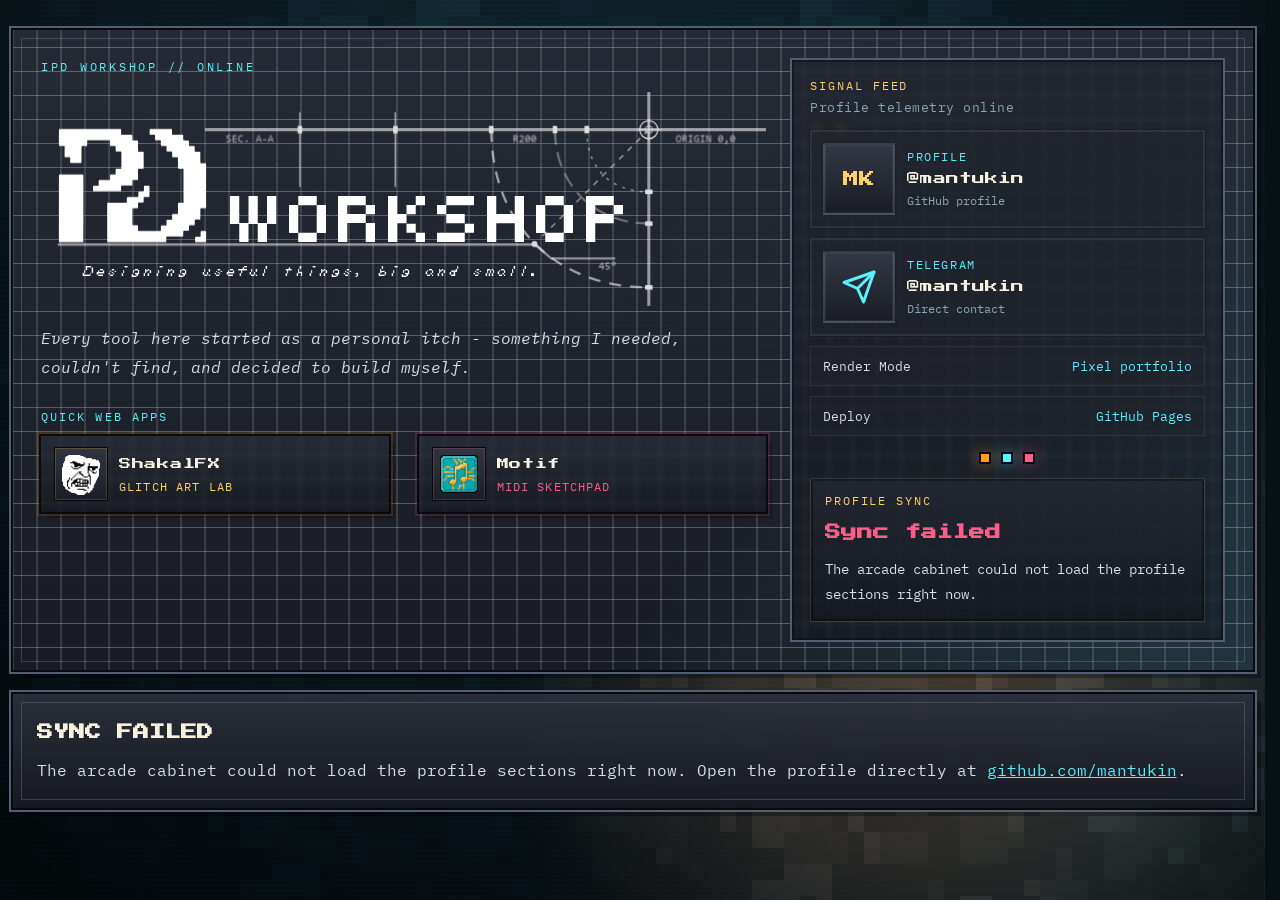
==== commit 2bfe3209: "Add Telegram link to console profile block with premium styling and hover effects" ====
--- a/index.html
+++ b/index.html
@@ -845,6 +845,26 @@
                 <span class="console-profile-note">GitHub profile</span>
               </span>
             </a>
+            <a
+              id="hero-telegram-link"
+              class="console-profile-row"
+              href="https://t.me/mantukin"
+              target="_blank"
+              rel="noreferrer"
+              aria-label="mantukin on Telegram"
+            >
+              <span class="console-avatar-shell">
+                <svg class="telegram-icon" viewBox="0 0 24 24" fill="none" stroke="currentColor" stroke-width="2" stroke-linecap="round" stroke-linejoin="round">
+                  <path d="m22 2-7 20-4-9-9-4Z"/>
+                  <path d="M22 2 11 13"/>
+                </svg>
+              </span>
+              <span class="console-profile-copy">
+                <span class="console-profile-kicker">Telegram</span>
+                <span class="console-profile-label">@mantukin</span>
+                <span class="console-profile-note">Direct contact</span>
+              </span>
+            </a>
             <div class="console-row">
               <span>Render Mode</span>
               <span>Pixel portfolio</span>
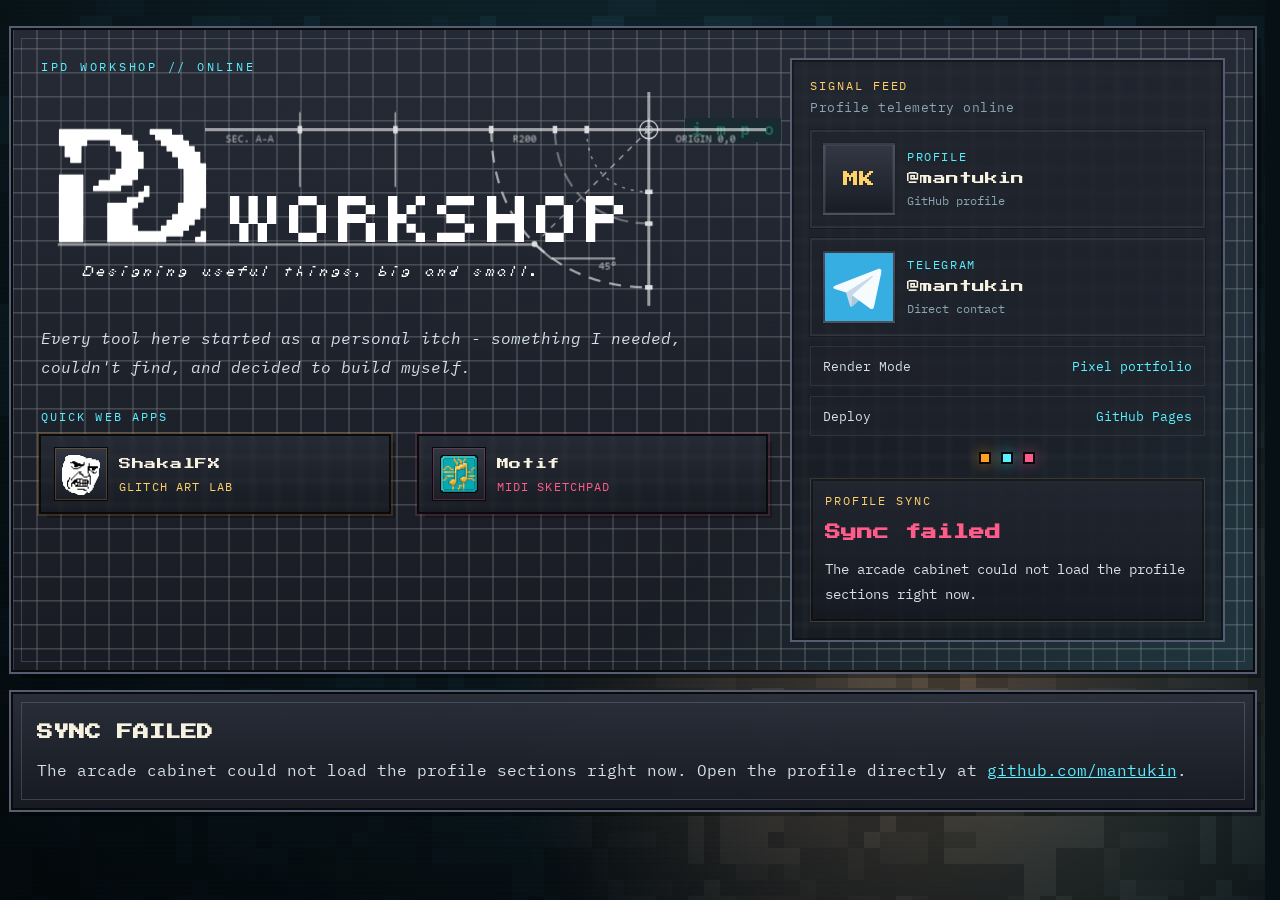
==== commit eb348f87: "Replace Telegram inline SVG with local telegram.svg asset as avatar and make background sharp" ====
--- a/index.html
+++ b/index.html
@@ -854,10 +854,7 @@
               aria-label="mantukin on Telegram"
             >
               <span class="console-avatar-shell">
-                <svg class="telegram-icon" viewBox="0 0 24 24" fill="none" stroke="currentColor" stroke-width="2" stroke-linecap="round" stroke-linejoin="round">
-                  <path d="m22 2-7 20-4-9-9-4Z"/>
-                  <path d="M22 2 11 13"/>
-                </svg>
+                <img class="console-avatar" src="assets/additional-assets/telegram.svg" alt="Telegram avatar" />
               </span>
               <span class="console-profile-copy">
                 <span class="console-profile-kicker">Telegram</span>
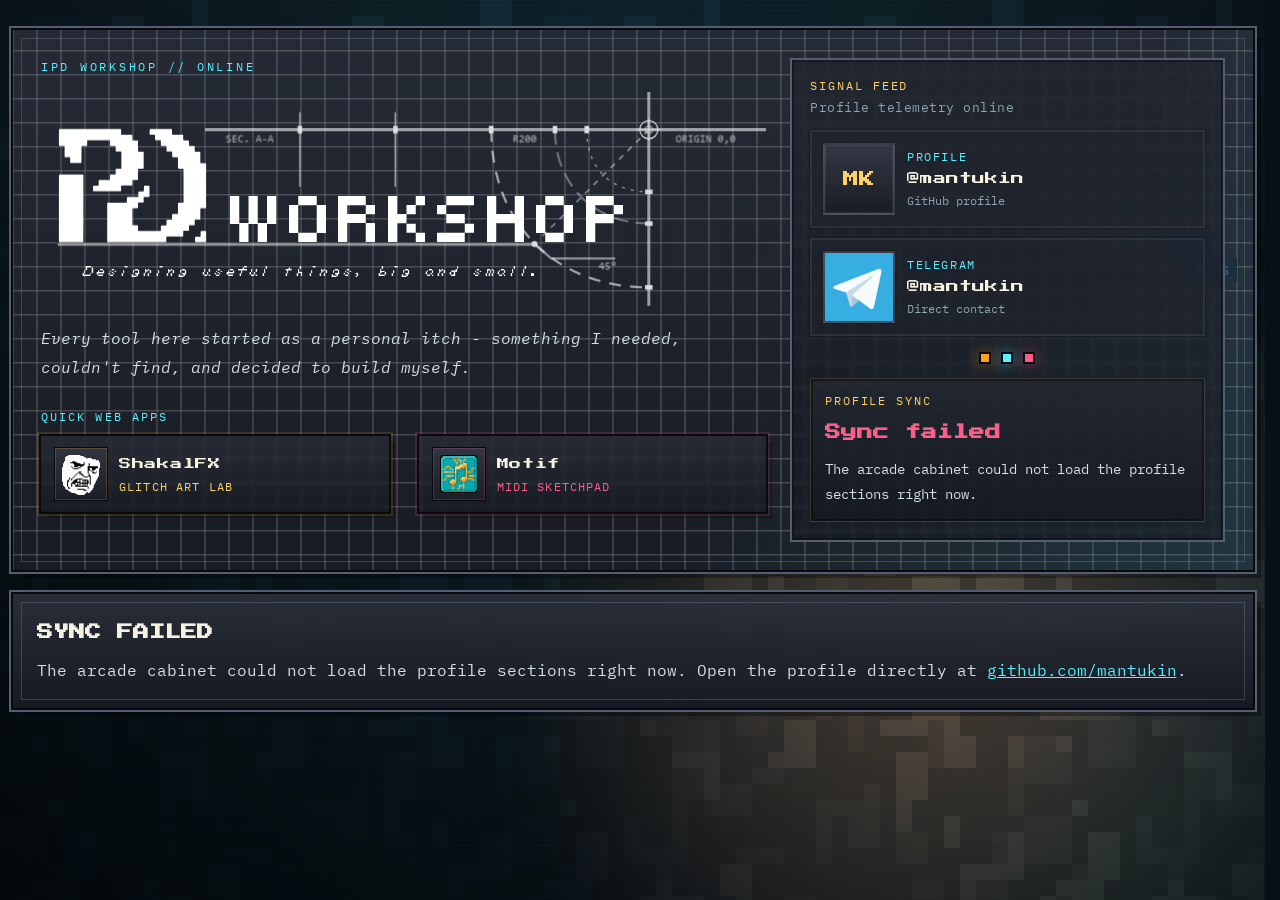
==== commit c4c5a1b2: "Remove unused console-row styles and elements" ====
--- a/index.html
+++ b/index.html
@@ -862,14 +862,6 @@
                 <span class="console-profile-note">Direct contact</span>
               </span>
             </a>
-            <div class="console-row">
-              <span>Render Mode</span>
-              <span>Pixel portfolio</span>
-            </div>
-            <div class="console-row">
-              <span>Deploy</span>
-              <span>GitHub Pages</span>
-            </div>
           </div>
           <div class="console-lights" aria-hidden="true">
             <span class="console-light"></span>
